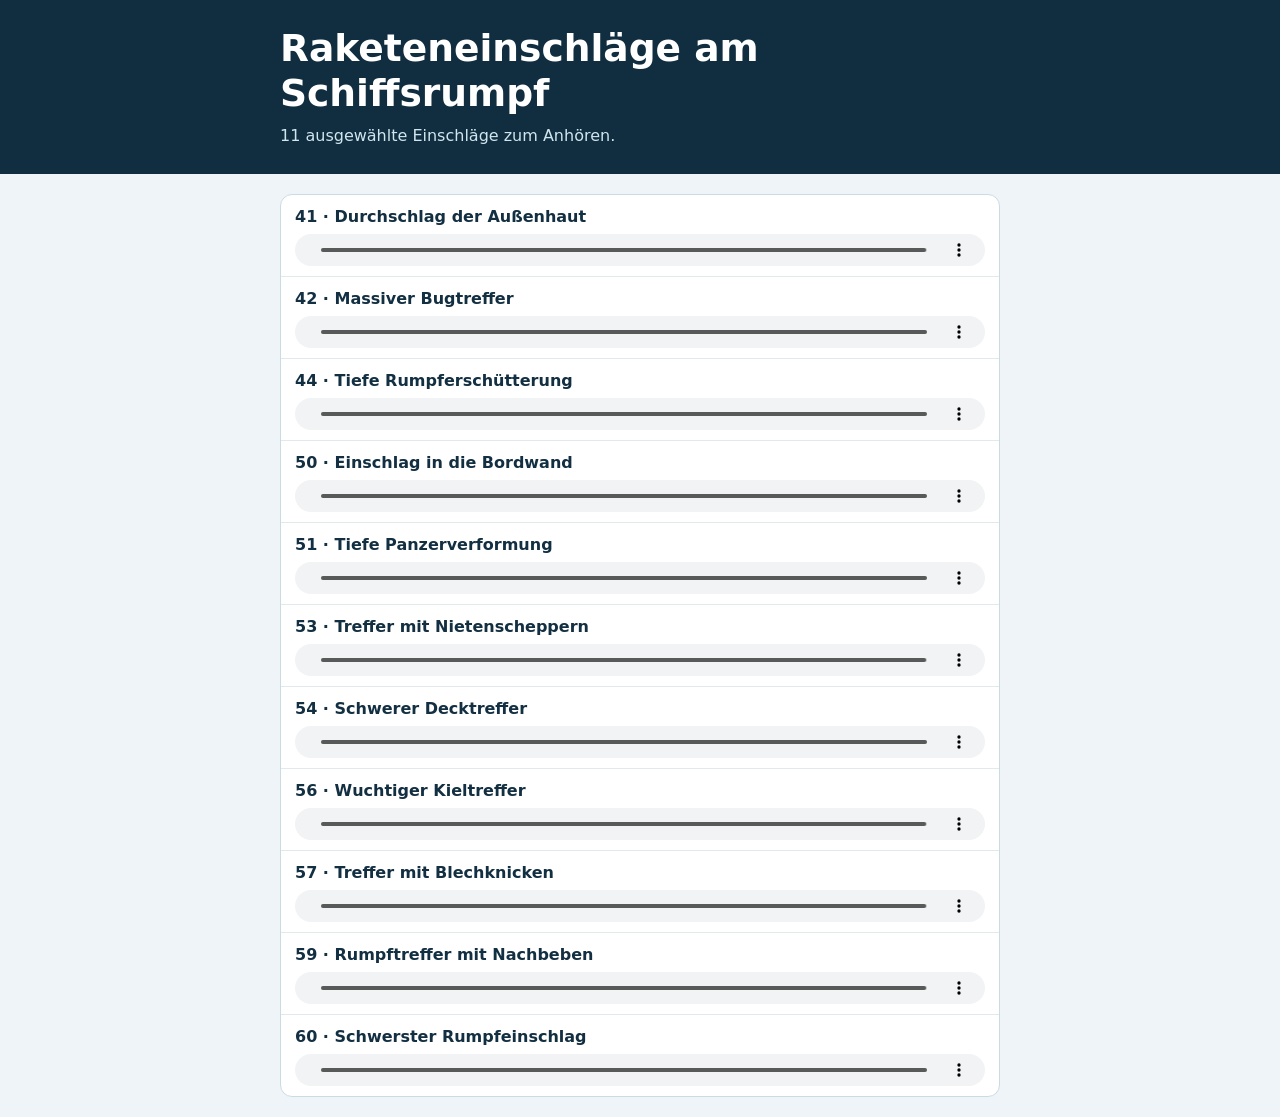
==== Dokumente/Sounds/Soundauswahl.html @ 1ef402d3 "die übrige Flotte die gewonnen hat wird angezeigt. Soundvariationen wurden ergänzt." ====
<!doctype html>
<html lang="de">
<head>
<meta charset="utf-8">
<meta name="viewport" content="width=device-width, initial-scale=1">
<title>Schiffversenken – Soundauswahl</title>
<style>
  :root { color-scheme: light; font: 16px/1.5 "Segoe UI", system-ui, sans-serif; color: #132f42; background: #eef4f7; accent-color: #076455; }
  * { box-sizing: border-box; }
  body { margin: 0; }
  header { background: #102e40; color: white; padding: 26px max(20px, calc((100% - 720px)/2)); }
  h1, p { margin: 0; }
  h1 { font-size: clamp(1.65rem, 4vw, 2.35rem); line-height: 1.2; margin-bottom: 8px; }
  header p { color: #d1e5ee; }
  main { max-width: 760px; margin: auto; padding: 20px; }
  ul { list-style: none; margin: 0; padding: 0; background: white; border: 1px solid #cbdbe2; border-radius: 12px; overflow: hidden; }
  li + li { border-top: 1px solid #e1e9ed; }
  li { display: grid; grid-template-columns: minmax(0, 1fr) auto; align-items: center; gap: 5px 12px; padding: 10px 14px; }
  .name { font-weight: 600; overflow-wrap: anywhere; }
  audio { grid-column: 1 / -1; display: block; width: 100%; height: 32px; }
</style>
</head>
<body>
<header>
  <h1>Raketeneinschläge am Schiffsrumpf</h1>
  <p>11 ausgewählte Einschläge zum Anhören.</p>
</header>
<main>
  <ul aria-label="Raketeneinschläge am Schiffsrumpf">
    <li data-file="Treffer/41-Durchschlag-der-Aussenhaut.wav">
      <span class="name" id="treffer-41">41 · Durchschlag der Außenhaut</span>
      <audio controls preload="metadata" src="Treffer/41-Durchschlag-der-Aussenhaut.wav" aria-labelledby="treffer-41"></audio>
    </li>
    <li data-file="Treffer/42-Massiver-Bugtreffer.wav">
      <span class="name" id="treffer-42">42 · Massiver Bugtreffer</span>
      <audio controls preload="metadata" src="Treffer/42-Massiver-Bugtreffer.wav" aria-labelledby="treffer-42"></audio>
    </li>
    <li data-file="Treffer/44-Tiefe-Rumpferschuetterung.wav">
      <span class="name" id="treffer-44">44 · Tiefe Rumpferschütterung</span>
      <audio controls preload="metadata" src="Treffer/44-Tiefe-Rumpferschuetterung.wav" aria-labelledby="treffer-44"></audio>
    </li>
    <li data-file="Treffer/50-Einschlag-in-die-Bordwand.wav">
      <span class="name" id="treffer-50">50 · Einschlag in die Bordwand</span>
      <audio controls preload="metadata" src="Treffer/50-Einschlag-in-die-Bordwand.wav" aria-labelledby="treffer-50"></audio>
    </li>
    <li data-file="Treffer/51-Tiefe-Panzerverformung.wav">
      <span class="name" id="treffer-51">51 · Tiefe Panzerverformung</span>
      <audio controls preload="metadata" src="Treffer/51-Tiefe-Panzerverformung.wav" aria-labelledby="treffer-51"></audio>
    </li>
    <li data-file="Treffer/53-Treffer-mit-Nietenscheppern.wav">
      <span class="name" id="treffer-53">53 · Treffer mit Nietenscheppern</span>
      <audio controls preload="metadata" src="Treffer/53-Treffer-mit-Nietenscheppern.wav" aria-labelledby="treffer-53"></audio>
    </li>
    <li data-file="Treffer/54-Schwerer-Decktreffer.wav">
      <span class="name" id="treffer-54">54 · Schwerer Decktreffer</span>
      <audio controls preload="metadata" src="Treffer/54-Schwerer-Decktreffer.wav" aria-labelledby="treffer-54"></audio>
    </li>
    <li data-file="Treffer/56-Wuchtiger-Kieltreffer.wav">
      <span class="name" id="treffer-56">56 · Wuchtiger Kieltreffer</span>
      <audio controls preload="metadata" src="Treffer/56-Wuchtiger-Kieltreffer.wav" aria-labelledby="treffer-56"></audio>
    </li>
    <li data-file="Treffer/57-Treffer-mit-Blechknicken.wav">
      <span class="name" id="treffer-57">57 · Treffer mit Blechknicken</span>
      <audio controls preload="metadata" src="Treffer/57-Treffer-mit-Blechknicken.wav" aria-labelledby="treffer-57"></audio>
    </li>
    <li data-file="Treffer/59-Rumpftreffer-mit-Nachbeben.wav">
      <span class="name" id="treffer-59">59 · Rumpftreffer mit Nachbeben</span>
      <audio controls preload="metadata" src="Treffer/59-Rumpftreffer-mit-Nachbeben.wav" aria-labelledby="treffer-59"></audio>
    </li>
    <li data-file="Treffer/60-Schwerster-Rumpfeinschlag.wav">
      <span class="name" id="treffer-60">60 · Schwerster Rumpfeinschlag</span>
      <audio controls preload="metadata" src="Treffer/60-Schwerster-Rumpfeinschlag.wav" aria-labelledby="treffer-60"></audio>
    </li>
  </ul>
</main>
<script type="application/json" id="abgenommene-sounds">
{
  "Treffer": [
    "Treffer/02-Tiefer-Rumpfstoß.wav",
    "Treffer/03-Heller-Metalltreffer.wav",
    "Treffer/06-Fernes-Grollen.wav",
    "Treffer/09-Plattentreffer-mit-Nachhall.wav",
    "Treffer/11-Krach-mit-Trümmern.wav",
    "Treffer/14-Original-tief-und-dumpf.wav",
    "Treffer/15-Original-mit-Echo.wav",
    "Treffer/41-Durchschlag-der-Aussenhaut.wav",
    "Treffer/42-Massiver-Bugtreffer.wav",
    "Treffer/44-Tiefe-Rumpferschuetterung.wav",
    "Treffer/50-Einschlag-in-die-Bordwand.wav",
    "Treffer/51-Tiefe-Panzerverformung.wav",
    "Treffer/53-Treffer-mit-Nietenscheppern.wav",
    "Treffer/54-Schwerer-Decktreffer.wav",
    "Treffer/56-Wuchtiger-Kieltreffer.wav",
    "Treffer/57-Treffer-mit-Blechknicken.wav",
    "Treffer/59-Rumpftreffer-mit-Nachbeben.wav",
    "Treffer/60-Schwerster-Rumpfeinschlag.wav"
  ],
  "Wasserplatscher": [
    "Wasserplatscher/01-Schwall-Breiter-Aufprall.wav",
    "Wasserplatscher/02-Schwall-Tiefer-Eintauchschwall.wav",
    "Wasserplatscher/03-Schwall-Kompakter-Wasserschlag.wav",
    "Wasserplatscher/04-Schwall-Masse-mit-langem-Schwall.wav",
    "Wasserplatscher/05-Schwall-Kräftige-Wasserfontäne.wav",
    "Wasserplatscher/06-Schwall-Breiter-Klatscher.wav",
    "Wasserplatscher/07-Schwall-Gedämpfter-Einschlag.wav",
    "Wasserplatscher/08-Schwall-Schwall-mit-zweiter-Welle.wav",
    "Wasserplatscher/09-Schwall-Seitlich-wegrollendes-Wasser.wav",
    "Wasserplatscher/12-Schwall-Weicher-breiter-Schwall.wav",
    "Wasserplatscher/13-Schwall-Tiefe-Welle-mit-Schaum.wav",
    "Wasserplatscher/14-Schwall-Scharfe-Wasserkante.wav",
    "Wasserplatscher/15-Schwall-Voller-Schwall-mit-Auslauf.wav"
  ]
}
</script>
<script>
  const players = Array.from(document.querySelectorAll('audio'));

  for (const player of players) {
    player.addEventListener('play', () => {
      for (const other of players) {
        if (other !== player && !other.paused) other.pause();
      }
    });
  }

</script>
</body>
</html>
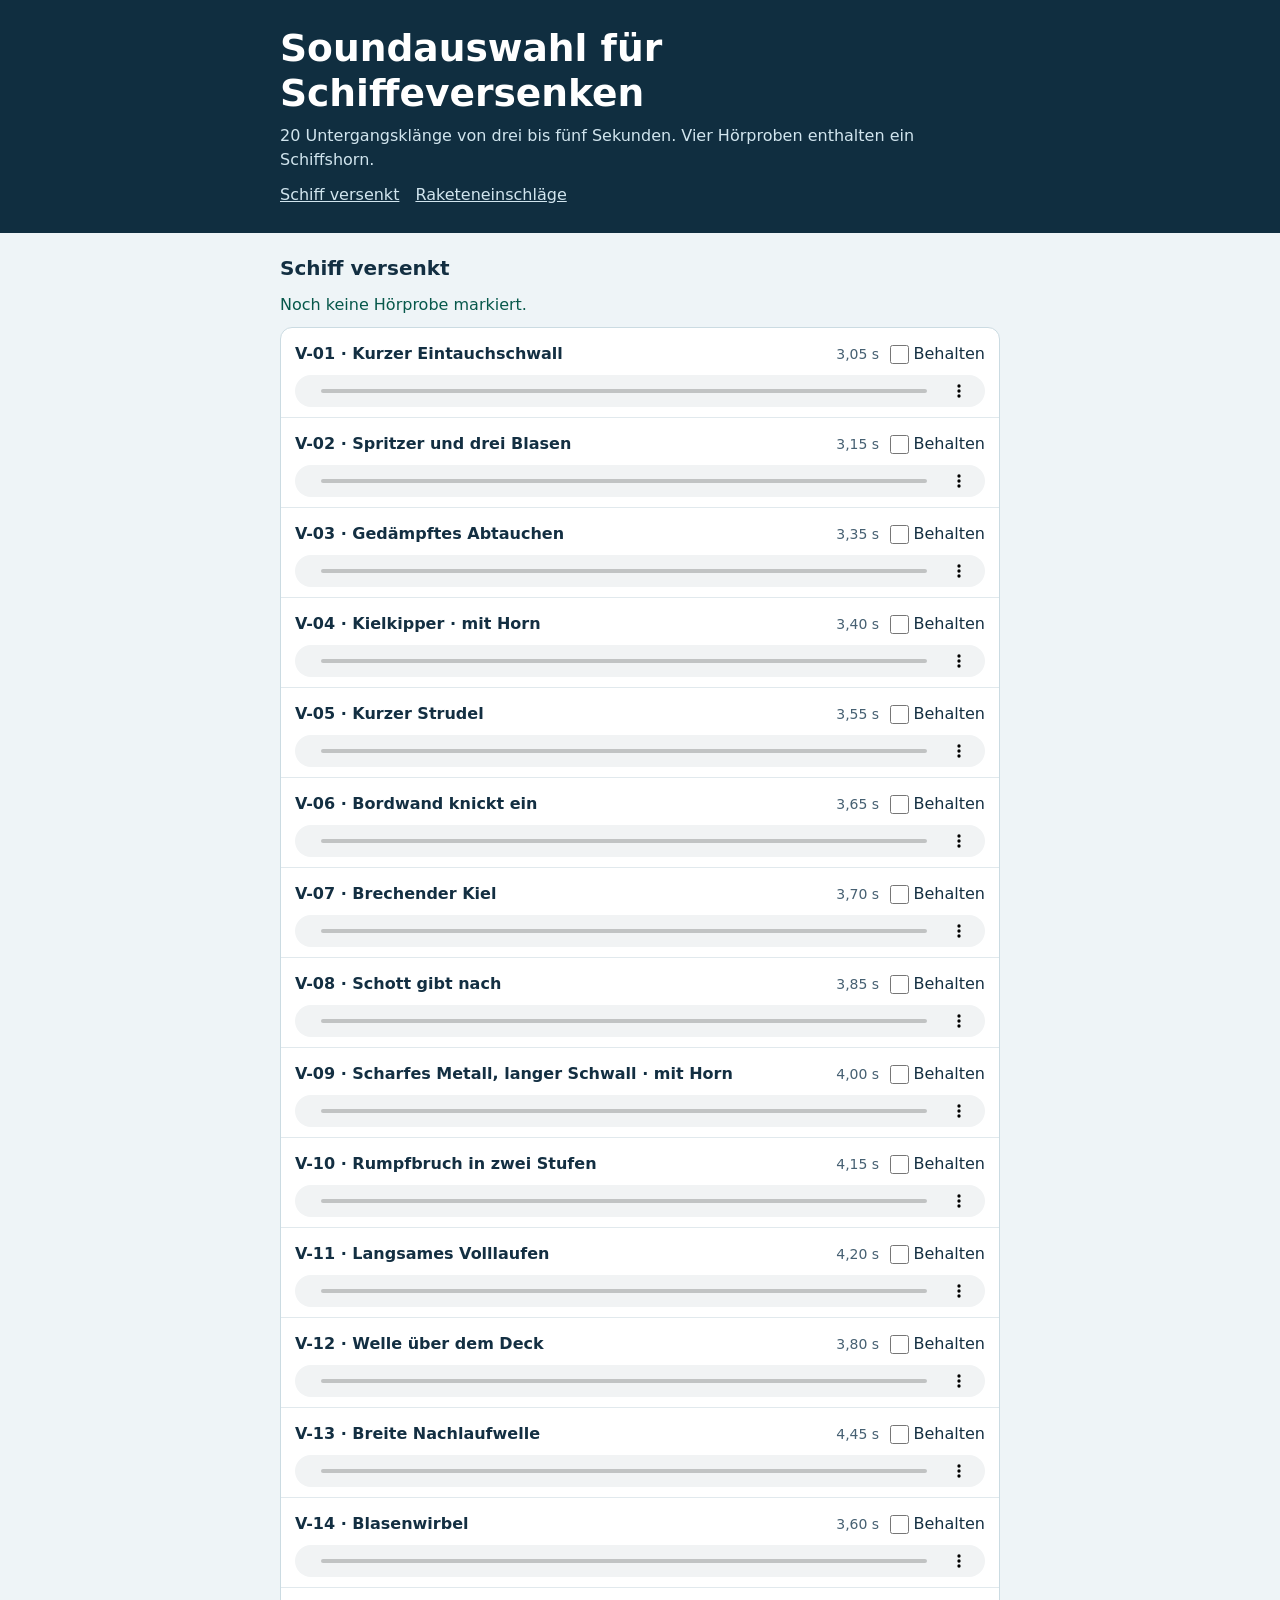
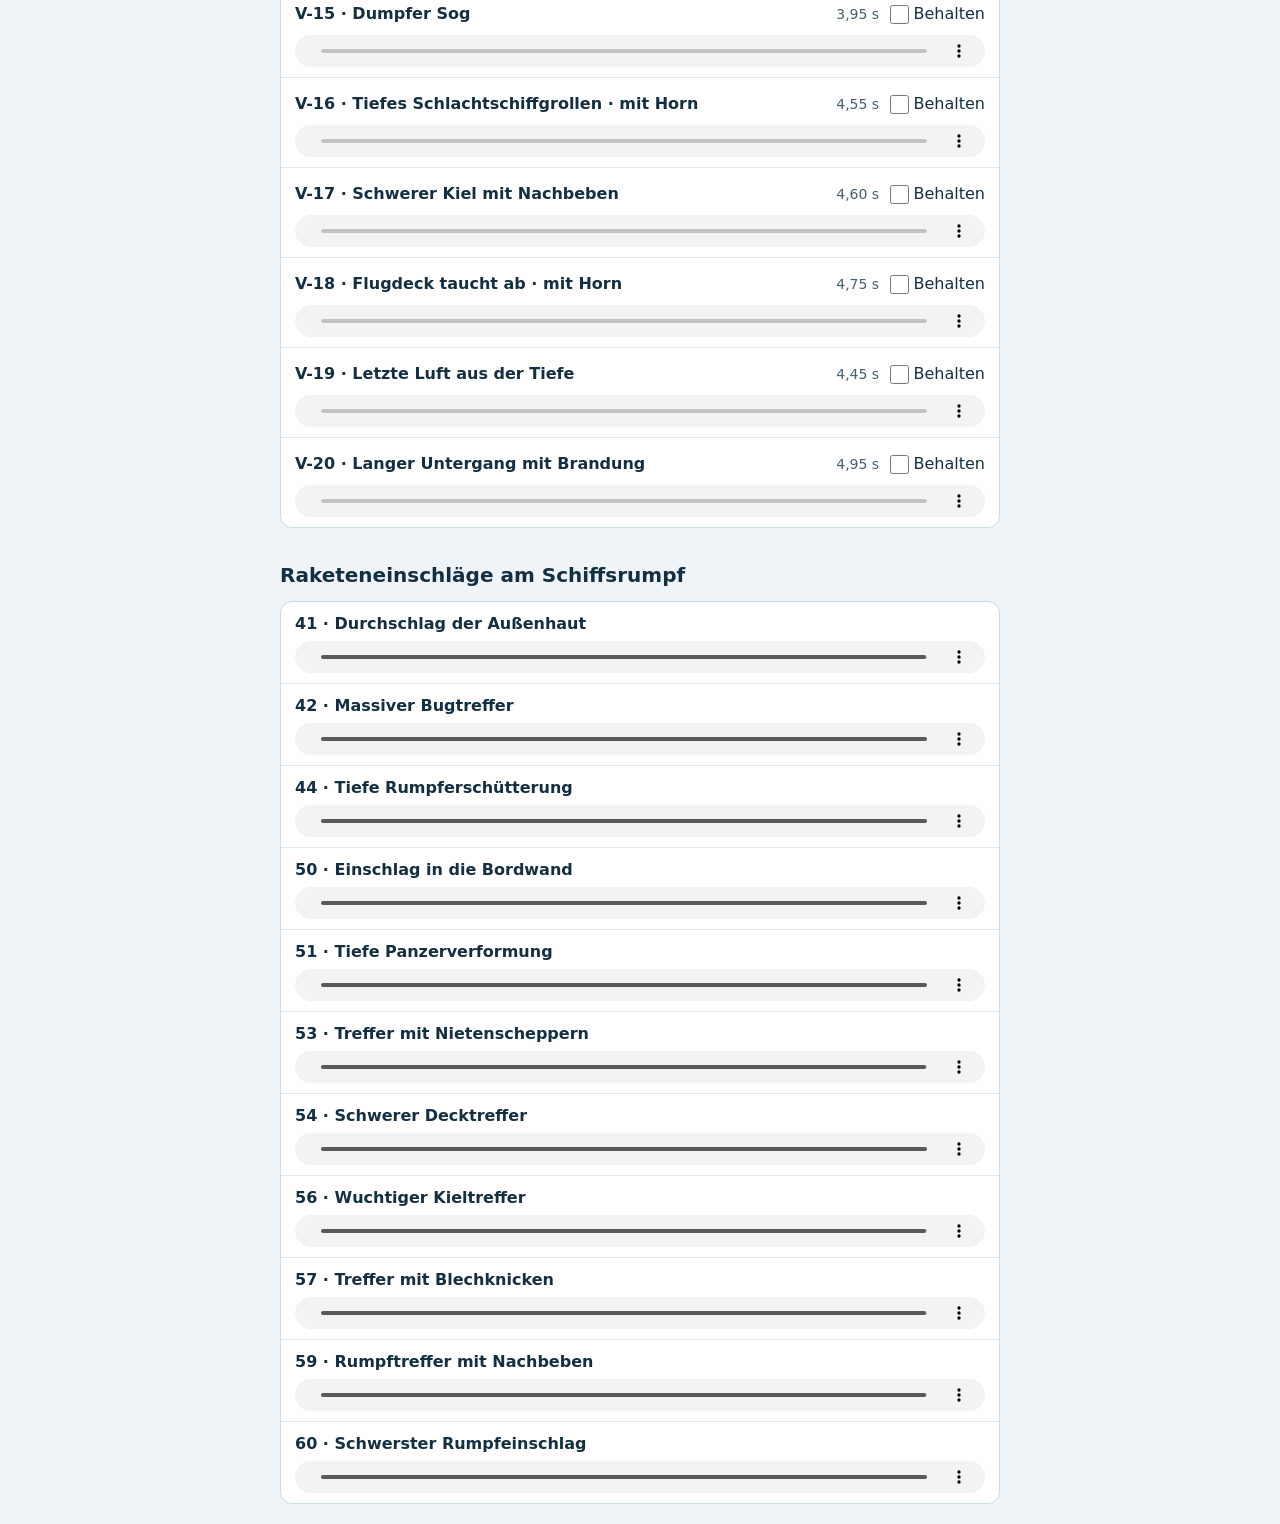
==== commit 6248719f: "Abspann ist jetzt noch epischer - sogar mit Musik" ====
--- a/Dokumente/Sounds/Soundauswahl.html
+++ b/Dokumente/Sounds/Soundauswahl.html
@@ -9,9 +9,20 @@
   * { box-sizing: border-box; }
   body { margin: 0; }
   header { background: #102e40; color: white; padding: 26px max(20px, calc((100% - 720px)/2)); }
-  h1, p { margin: 0; }
+  h1, h2, p { margin: 0; }
   h1 { font-size: clamp(1.65rem, 4vw, 2.35rem); line-height: 1.2; margin-bottom: 8px; }
   header p { color: #d1e5ee; }
+  header nav { display: flex; flex-wrap: wrap; gap: .5rem 1rem; margin-top: .65rem; }
+  header nav a { color: #d1e5ee; }
+  section + section { margin-top: 2rem; }
+  section h2 { font-size: 1.25rem; margin-bottom: .65rem; }
+  .duration { font-size: .875rem; color: #466072; font-variant-numeric: tabular-nums; }
+  .choice { display: flex; align-items: center; gap: .65rem; }
+  .keep { display: inline-flex; align-items: center; gap: .3rem; min-height: 2rem; cursor: pointer; }
+  .keep input { width: 1.2rem; height: 1.2rem; margin: 0; cursor: pointer; }
+  #versenken li:has(input:checked) { background: #e8f6ef; }
+  .selection { margin-bottom: .65rem; color: #07584b; overflow-wrap: anywhere; }
+  @media (max-width: 390px) { #versenken li { grid-template-columns: minmax(0, 1fr); } }
   main { max-width: 760px; margin: auto; padding: 20px; }
   ul { list-style: none; margin: 0; padding: 0; background: white; border: 1px solid #cbdbe2; border-radius: 12px; overflow: hidden; }
   li + li { border-top: 1px solid #e1e9ed; }
@@ -22,56 +33,229 @@
 </head>
 <body>
 <header>
-  <h1>Raketeneinschläge am Schiffsrumpf</h1>
-  <p>11 ausgewählte Einschläge zum Anhören.</p>
+  <h1>Soundauswahl für Schiffeversenken</h1>
+  <p>20 Untergangsklänge von drei bis fünf Sekunden. Vier Hörproben enthalten ein Schiffshorn.</p>
+  <nav aria-label="Klanggruppen">
+    <a href="#versenken">Schiff versenkt</a>
+    <a href="#treffer">Raketeneinschläge</a>
+  </nav>
 </header>
 <main>
-  <ul aria-label="Raketeneinschläge am Schiffsrumpf">
-    <li data-file="Treffer/41-Durchschlag-der-Aussenhaut.wav">
-      <span class="name" id="treffer-41">41 · Durchschlag der Außenhaut</span>
-      <audio controls preload="metadata" src="Treffer/41-Durchschlag-der-Aussenhaut.wav" aria-labelledby="treffer-41"></audio>
-    </li>
-    <li data-file="Treffer/42-Massiver-Bugtreffer.wav">
-      <span class="name" id="treffer-42">42 · Massiver Bugtreffer</span>
-      <audio controls preload="metadata" src="Treffer/42-Massiver-Bugtreffer.wav" aria-labelledby="treffer-42"></audio>
-    </li>
-    <li data-file="Treffer/44-Tiefe-Rumpferschuetterung.wav">
-      <span class="name" id="treffer-44">44 · Tiefe Rumpferschütterung</span>
-      <audio controls preload="metadata" src="Treffer/44-Tiefe-Rumpferschuetterung.wav" aria-labelledby="treffer-44"></audio>
-    </li>
-    <li data-file="Treffer/50-Einschlag-in-die-Bordwand.wav">
-      <span class="name" id="treffer-50">50 · Einschlag in die Bordwand</span>
-      <audio controls preload="metadata" src="Treffer/50-Einschlag-in-die-Bordwand.wav" aria-labelledby="treffer-50"></audio>
-    </li>
-    <li data-file="Treffer/51-Tiefe-Panzerverformung.wav">
-      <span class="name" id="treffer-51">51 · Tiefe Panzerverformung</span>
-      <audio controls preload="metadata" src="Treffer/51-Tiefe-Panzerverformung.wav" aria-labelledby="treffer-51"></audio>
-    </li>
-    <li data-file="Treffer/53-Treffer-mit-Nietenscheppern.wav">
-      <span class="name" id="treffer-53">53 · Treffer mit Nietenscheppern</span>
-      <audio controls preload="metadata" src="Treffer/53-Treffer-mit-Nietenscheppern.wav" aria-labelledby="treffer-53"></audio>
-    </li>
-    <li data-file="Treffer/54-Schwerer-Decktreffer.wav">
-      <span class="name" id="treffer-54">54 · Schwerer Decktreffer</span>
-      <audio controls preload="metadata" src="Treffer/54-Schwerer-Decktreffer.wav" aria-labelledby="treffer-54"></audio>
-    </li>
-    <li data-file="Treffer/56-Wuchtiger-Kieltreffer.wav">
-      <span class="name" id="treffer-56">56 · Wuchtiger Kieltreffer</span>
-      <audio controls preload="metadata" src="Treffer/56-Wuchtiger-Kieltreffer.wav" aria-labelledby="treffer-56"></audio>
-    </li>
-    <li data-file="Treffer/57-Treffer-mit-Blechknicken.wav">
-      <span class="name" id="treffer-57">57 · Treffer mit Blechknicken</span>
-      <audio controls preload="metadata" src="Treffer/57-Treffer-mit-Blechknicken.wav" aria-labelledby="treffer-57"></audio>
-    </li>
-    <li data-file="Treffer/59-Rumpftreffer-mit-Nachbeben.wav">
-      <span class="name" id="treffer-59">59 · Rumpftreffer mit Nachbeben</span>
-      <audio controls preload="metadata" src="Treffer/59-Rumpftreffer-mit-Nachbeben.wav" aria-labelledby="treffer-59"></audio>
-    </li>
-    <li data-file="Treffer/60-Schwerster-Rumpfeinschlag.wav">
-      <span class="name" id="treffer-60">60 · Schwerster Rumpfeinschlag</span>
-      <audio controls preload="metadata" src="Treffer/60-Schwerster-Rumpfeinschlag.wav" aria-labelledby="treffer-60"></audio>
-    </li>
-  </ul>
+  <section id="versenken" aria-labelledby="versenken-heading">
+    <h2 id="versenken-heading">Schiff versenkt</h2>
+    <p class="selection" id="sinking-selection" role="status">Noch keine Hörprobe markiert.</p>
+    <ul aria-labelledby="versenken-heading">
+      <li data-file="Versenken/01-Kurzer-Eintauchschwall.wav">
+        <span class="name" id="versenken-01">V-01 · Kurzer Eintauchschwall</span>
+        <span class="choice">
+          <span class="duration">3,05 s</span>
+          <label class="keep"><input type="checkbox" name="keep-sinking" value="V-01" aria-describedby="versenken-01"> Behalten</label>
+        </span>
+        <audio controls preload="none" src="Versenken/01-Kurzer-Eintauchschwall.wav" aria-labelledby="versenken-01"></audio>
+      </li>
+      <li data-file="Versenken/02-Spritzer-und-drei-Blasen.wav">
+        <span class="name" id="versenken-02">V-02 · Spritzer und drei Blasen</span>
+        <span class="choice">
+          <span class="duration">3,15 s</span>
+          <label class="keep"><input type="checkbox" name="keep-sinking" value="V-02" aria-describedby="versenken-02"> Behalten</label>
+        </span>
+        <audio controls preload="none" src="Versenken/02-Spritzer-und-drei-Blasen.wav" aria-labelledby="versenken-02"></audio>
+      </li>
+      <li data-file="Versenken/03-Gedaempftes-Abtauchen.wav">
+        <span class="name" id="versenken-03">V-03 · Gedämpftes Abtauchen</span>
+        <span class="choice">
+          <span class="duration">3,35 s</span>
+          <label class="keep"><input type="checkbox" name="keep-sinking" value="V-03" aria-describedby="versenken-03"> Behalten</label>
+        </span>
+        <audio controls preload="none" src="Versenken/03-Gedaempftes-Abtauchen.wav" aria-labelledby="versenken-03"></audio>
+      </li>
+      <li data-file="Versenken/04-Kielkipper.wav">
+        <span class="name" id="versenken-04">V-04 · Kielkipper · mit Horn</span>
+        <span class="choice">
+          <span class="duration">3,40 s</span>
+          <label class="keep"><input type="checkbox" name="keep-sinking" value="V-04" aria-describedby="versenken-04"> Behalten</label>
+        </span>
+        <audio controls preload="none" src="Versenken/04-Kielkipper.wav" aria-labelledby="versenken-04"></audio>
+      </li>
+      <li data-file="Versenken/05-Kurzer-Strudel.wav">
+        <span class="name" id="versenken-05">V-05 · Kurzer Strudel</span>
+        <span class="choice">
+          <span class="duration">3,55 s</span>
+          <label class="keep"><input type="checkbox" name="keep-sinking" value="V-05" aria-describedby="versenken-05"> Behalten</label>
+        </span>
+        <audio controls preload="none" src="Versenken/05-Kurzer-Strudel.wav" aria-labelledby="versenken-05"></audio>
+      </li>
+      <li data-file="Versenken/06-Bordwand-knickt-ein.wav">
+        <span class="name" id="versenken-06">V-06 · Bordwand knickt ein</span>
+        <span class="choice">
+          <span class="duration">3,65 s</span>
+          <label class="keep"><input type="checkbox" name="keep-sinking" value="V-06" aria-describedby="versenken-06"> Behalten</label>
+        </span>
+        <audio controls preload="none" src="Versenken/06-Bordwand-knickt-ein.wav" aria-labelledby="versenken-06"></audio>
+      </li>
+      <li data-file="Versenken/07-Brechender-Kiel.wav">
+        <span class="name" id="versenken-07">V-07 · Brechender Kiel</span>
+        <span class="choice">
+          <span class="duration">3,70 s</span>
+          <label class="keep"><input type="checkbox" name="keep-sinking" value="V-07" aria-describedby="versenken-07"> Behalten</label>
+        </span>
+        <audio controls preload="none" src="Versenken/07-Brechender-Kiel.wav" aria-labelledby="versenken-07"></audio>
+      </li>
+      <li data-file="Versenken/08-Schott-gibt-nach.wav">
+        <span class="name" id="versenken-08">V-08 · Schott gibt nach</span>
+        <span class="choice">
+          <span class="duration">3,85 s</span>
+          <label class="keep"><input type="checkbox" name="keep-sinking" value="V-08" aria-describedby="versenken-08"> Behalten</label>
+        </span>
+        <audio controls preload="none" src="Versenken/08-Schott-gibt-nach.wav" aria-labelledby="versenken-08"></audio>
+      </li>
+      <li data-file="Versenken/09-Scharfes-Metall-langer-Schwall.wav">
+        <span class="name" id="versenken-09">V-09 · Scharfes Metall, langer Schwall · mit Horn</span>
+        <span class="choice">
+          <span class="duration">4,00 s</span>
+          <label class="keep"><input type="checkbox" name="keep-sinking" value="V-09" aria-describedby="versenken-09"> Behalten</label>
+        </span>
+        <audio controls preload="none" src="Versenken/09-Scharfes-Metall-langer-Schwall.wav" aria-labelledby="versenken-09"></audio>
+      </li>
+      <li data-file="Versenken/10-Rumpfbruch-in-zwei-Stufen.wav">
+        <span class="name" id="versenken-10">V-10 · Rumpfbruch in zwei Stufen</span>
+        <span class="choice">
+          <span class="duration">4,15 s</span>
+          <label class="keep"><input type="checkbox" name="keep-sinking" value="V-10" aria-describedby="versenken-10"> Behalten</label>
+        </span>
+        <audio controls preload="none" src="Versenken/10-Rumpfbruch-in-zwei-Stufen.wav" aria-labelledby="versenken-10"></audio>
+      </li>
+      <li data-file="Versenken/11-Langsames-Volllaufen.wav">
+        <span class="name" id="versenken-11">V-11 · Langsames Volllaufen</span>
+        <span class="choice">
+          <span class="duration">4,20 s</span>
+          <label class="keep"><input type="checkbox" name="keep-sinking" value="V-11" aria-describedby="versenken-11"> Behalten</label>
+        </span>
+        <audio controls preload="none" src="Versenken/11-Langsames-Volllaufen.wav" aria-labelledby="versenken-11"></audio>
+      </li>
+      <li data-file="Versenken/12-Welle-ueber-dem-Deck.wav">
+        <span class="name" id="versenken-12">V-12 · Welle über dem Deck</span>
+        <span class="choice">
+          <span class="duration">3,80 s</span>
+          <label class="keep"><input type="checkbox" name="keep-sinking" value="V-12" aria-describedby="versenken-12"> Behalten</label>
+        </span>
+        <audio controls preload="none" src="Versenken/12-Welle-ueber-dem-Deck.wav" aria-labelledby="versenken-12"></audio>
+      </li>
+      <li data-file="Versenken/13-Breite-Nachlaufwelle.wav">
+        <span class="name" id="versenken-13">V-13 · Breite Nachlaufwelle</span>
+        <span class="choice">
+          <span class="duration">4,45 s</span>
+          <label class="keep"><input type="checkbox" name="keep-sinking" value="V-13" aria-describedby="versenken-13"> Behalten</label>
+        </span>
+        <audio controls preload="none" src="Versenken/13-Breite-Nachlaufwelle.wav" aria-labelledby="versenken-13"></audio>
+      </li>
+      <li data-file="Versenken/14-Blasenwirbel.wav">
+        <span class="name" id="versenken-14">V-14 · Blasenwirbel</span>
+        <span class="choice">
+          <span class="duration">3,60 s</span>
+          <label class="keep"><input type="checkbox" name="keep-sinking" value="V-14" aria-describedby="versenken-14"> Behalten</label>
+        </span>
+        <audio controls preload="none" src="Versenken/14-Blasenwirbel.wav" aria-labelledby="versenken-14"></audio>
+      </li>
+      <li data-file="Versenken/15-Dumpfer-Sog.wav">
+        <span class="name" id="versenken-15">V-15 · Dumpfer Sog</span>
+        <span class="choice">
+          <span class="duration">3,95 s</span>
+          <label class="keep"><input type="checkbox" name="keep-sinking" value="V-15" aria-describedby="versenken-15"> Behalten</label>
+        </span>
+        <audio controls preload="none" src="Versenken/15-Dumpfer-Sog.wav" aria-labelledby="versenken-15"></audio>
+      </li>
+      <li data-file="Versenken/16-Tiefes-Schlachtschiffgrollen.wav">
+        <span class="name" id="versenken-16">V-16 · Tiefes Schlachtschiffgrollen · mit Horn</span>
+        <span class="choice">
+          <span class="duration">4,55 s</span>
+          <label class="keep"><input type="checkbox" name="keep-sinking" value="V-16" aria-describedby="versenken-16"> Behalten</label>
+        </span>
+        <audio controls preload="none" src="Versenken/16-Tiefes-Schlachtschiffgrollen.wav" aria-labelledby="versenken-16"></audio>
+      </li>
+      <li data-file="Versenken/17-Schwerer-Kiel-mit-Nachbeben.wav">
+        <span class="name" id="versenken-17">V-17 · Schwerer Kiel mit Nachbeben</span>
+        <span class="choice">
+          <span class="duration">4,60 s</span>
+          <label class="keep"><input type="checkbox" name="keep-sinking" value="V-17" aria-describedby="versenken-17"> Behalten</label>
+        </span>
+        <audio controls preload="none" src="Versenken/17-Schwerer-Kiel-mit-Nachbeben.wav" aria-labelledby="versenken-17"></audio>
+      </li>
+      <li data-file="Versenken/18-Flugdeck-taucht-ab.wav">
+        <span class="name" id="versenken-18">V-18 · Flugdeck taucht ab · mit Horn</span>
+        <span class="choice">
+          <span class="duration">4,75 s</span>
+          <label class="keep"><input type="checkbox" name="keep-sinking" value="V-18" aria-describedby="versenken-18"> Behalten</label>
+        </span>
+        <audio controls preload="none" src="Versenken/18-Flugdeck-taucht-ab.wav" aria-labelledby="versenken-18"></audio>
+      </li>
+      <li data-file="Versenken/19-Letzte-Luft-aus-der-Tiefe.wav">
+        <span class="name" id="versenken-19">V-19 · Letzte Luft aus der Tiefe</span>
+        <span class="choice">
+          <span class="duration">4,45 s</span>
+          <label class="keep"><input type="checkbox" name="keep-sinking" value="V-19" aria-describedby="versenken-19"> Behalten</label>
+        </span>
+        <audio controls preload="none" src="Versenken/19-Letzte-Luft-aus-der-Tiefe.wav" aria-labelledby="versenken-19"></audio>
+      </li>
+      <li data-file="Versenken/20-Langer-Untergang-mit-Brandung.wav">
+        <span class="name" id="versenken-20">V-20 · Langer Untergang mit Brandung</span>
+        <span class="choice">
+          <span class="duration">4,95 s</span>
+          <label class="keep"><input type="checkbox" name="keep-sinking" value="V-20" aria-describedby="versenken-20"> Behalten</label>
+        </span>
+        <audio controls preload="none" src="Versenken/20-Langer-Untergang-mit-Brandung.wav" aria-labelledby="versenken-20"></audio>
+      </li>
+    </ul>
+  </section>
+  <section id="treffer" aria-labelledby="treffer-heading">
+    <h2 id="treffer-heading">Raketeneinschläge am Schiffsrumpf</h2>
+    <ul aria-labelledby="treffer-heading">
+      <li data-file="Treffer/41-Durchschlag-der-Aussenhaut.wav">
+        <span class="name" id="treffer-41">41 · Durchschlag der Außenhaut</span>
+        <audio controls preload="metadata" src="Treffer/41-Durchschlag-der-Aussenhaut.wav" aria-labelledby="treffer-41"></audio>
+      </li>
+      <li data-file="Treffer/42-Massiver-Bugtreffer.wav">
+        <span class="name" id="treffer-42">42 · Massiver Bugtreffer</span>
+        <audio controls preload="metadata" src="Treffer/42-Massiver-Bugtreffer.wav" aria-labelledby="treffer-42"></audio>
+      </li>
+      <li data-file="Treffer/44-Tiefe-Rumpferschuetterung.wav">
+        <span class="name" id="treffer-44">44 · Tiefe Rumpferschütterung</span>
+        <audio controls preload="metadata" src="Treffer/44-Tiefe-Rumpferschuetterung.wav" aria-labelledby="treffer-44"></audio>
+      </li>
+      <li data-file="Treffer/50-Einschlag-in-die-Bordwand.wav">
+        <span class="name" id="treffer-50">50 · Einschlag in die Bordwand</span>
+        <audio controls preload="metadata" src="Treffer/50-Einschlag-in-die-Bordwand.wav" aria-labelledby="treffer-50"></audio>
+      </li>
+      <li data-file="Treffer/51-Tiefe-Panzerverformung.wav">
+        <span class="name" id="treffer-51">51 · Tiefe Panzerverformung</span>
+        <audio controls preload="metadata" src="Treffer/51-Tiefe-Panzerverformung.wav" aria-labelledby="treffer-51"></audio>
+      </li>
+      <li data-file="Treffer/53-Treffer-mit-Nietenscheppern.wav">
+        <span class="name" id="treffer-53">53 · Treffer mit Nietenscheppern</span>
+        <audio controls preload="metadata" src="Treffer/53-Treffer-mit-Nietenscheppern.wav" aria-labelledby="treffer-53"></audio>
+      </li>
+      <li data-file="Treffer/54-Schwerer-Decktreffer.wav">
+        <span class="name" id="treffer-54">54 · Schwerer Decktreffer</span>
+        <audio controls preload="metadata" src="Treffer/54-Schwerer-Decktreffer.wav" aria-labelledby="treffer-54"></audio>
+      </li>
+      <li data-file="Treffer/56-Wuchtiger-Kieltreffer.wav">
+        <span class="name" id="treffer-56">56 · Wuchtiger Kieltreffer</span>
+        <audio controls preload="metadata" src="Treffer/56-Wuchtiger-Kieltreffer.wav" aria-labelledby="treffer-56"></audio>
+      </li>
+      <li data-file="Treffer/57-Treffer-mit-Blechknicken.wav">
+        <span class="name" id="treffer-57">57 · Treffer mit Blechknicken</span>
+        <audio controls preload="metadata" src="Treffer/57-Treffer-mit-Blechknicken.wav" aria-labelledby="treffer-57"></audio>
+      </li>
+      <li data-file="Treffer/59-Rumpftreffer-mit-Nachbeben.wav">
+        <span class="name" id="treffer-59">59 · Rumpftreffer mit Nachbeben</span>
+        <audio controls preload="metadata" src="Treffer/59-Rumpftreffer-mit-Nachbeben.wav" aria-labelledby="treffer-59"></audio>
+      </li>
+      <li data-file="Treffer/60-Schwerster-Rumpfeinschlag.wav">
+        <span class="name" id="treffer-60">60 · Schwerster Rumpfeinschlag</span>
+        <audio controls preload="metadata" src="Treffer/60-Schwerster-Rumpfeinschlag.wav" aria-labelledby="treffer-60"></audio>
+      </li>
+    </ul>
+  </section>
 </main>
 <script type="application/json" id="abgenommene-sounds">
 {
@@ -109,10 +293,49 @@
     "Wasserplatscher/13-Schwall-Tiefe-Welle-mit-Schaum.wav",
     "Wasserplatscher/14-Schwall-Scharfe-Wasserkante.wav",
     "Wasserplatscher/15-Schwall-Voller-Schwall-mit-Auslauf.wav"
+  ],
+  "Versenken": [
+    "Versenken/04-Kielkipper.wav",
+    "Versenken/09-Scharfes-Metall-langer-Schwall.wav",
+    "Versenken/10-Rumpfbruch-in-zwei-Stufen.wav",
+    "Versenken/11-Langsames-Volllaufen.wav",
+    "Versenken/13-Breite-Nachlaufwelle.wav",
+    "Versenken/14-Blasenwirbel.wav",
+    "Versenken/15-Dumpfer-Sog.wav",
+    "Versenken/16-Tiefes-Schlachtschiffgrollen.wav",
+    "Versenken/17-Schwerer-Kiel-mit-Nachbeben.wav",
+    "Versenken/18-Flugdeck-taucht-ab.wav",
+    "Versenken/19-Letzte-Luft-aus-der-Tiefe.wav"
   ]
 }
 </script>
 <script>
+  const keepChecks = Array.from(document.querySelectorAll("input[name=keep-sinking]"));
+  const selection = document.querySelector("#sinking-selection");
+  const storageKey = "schiffeversenken-sinking-selection";
+
+  function updateSelection(save) {
+    const selected = keepChecks.filter(input => input.checked).map(input => input.value);
+    selection.textContent = selected.length ? "Markiert · " + selected.join(", ") : "Noch keine Hörprobe markiert.";
+    if (!save) return;
+    try {
+      localStorage.setItem(storageKey, JSON.stringify(selected));
+    } catch {
+      // The current tab still retains the selection if local storage is unavailable.
+    }
+  }
+
+  try {
+    const stored = JSON.parse(localStorage.getItem(storageKey));
+    if (Array.isArray(stored)) {
+      for (const input of keepChecks) input.checked = stored.includes(input.value);
+    }
+  } catch {
+    // Keep the current form state if local storage is unavailable.
+  }
+  for (const input of keepChecks) input.addEventListener("change", () => updateSelection(true));
+  updateSelection(false);
+
   const players = Array.from(document.querySelectorAll('audio'));
 
   for (const player of players) {
